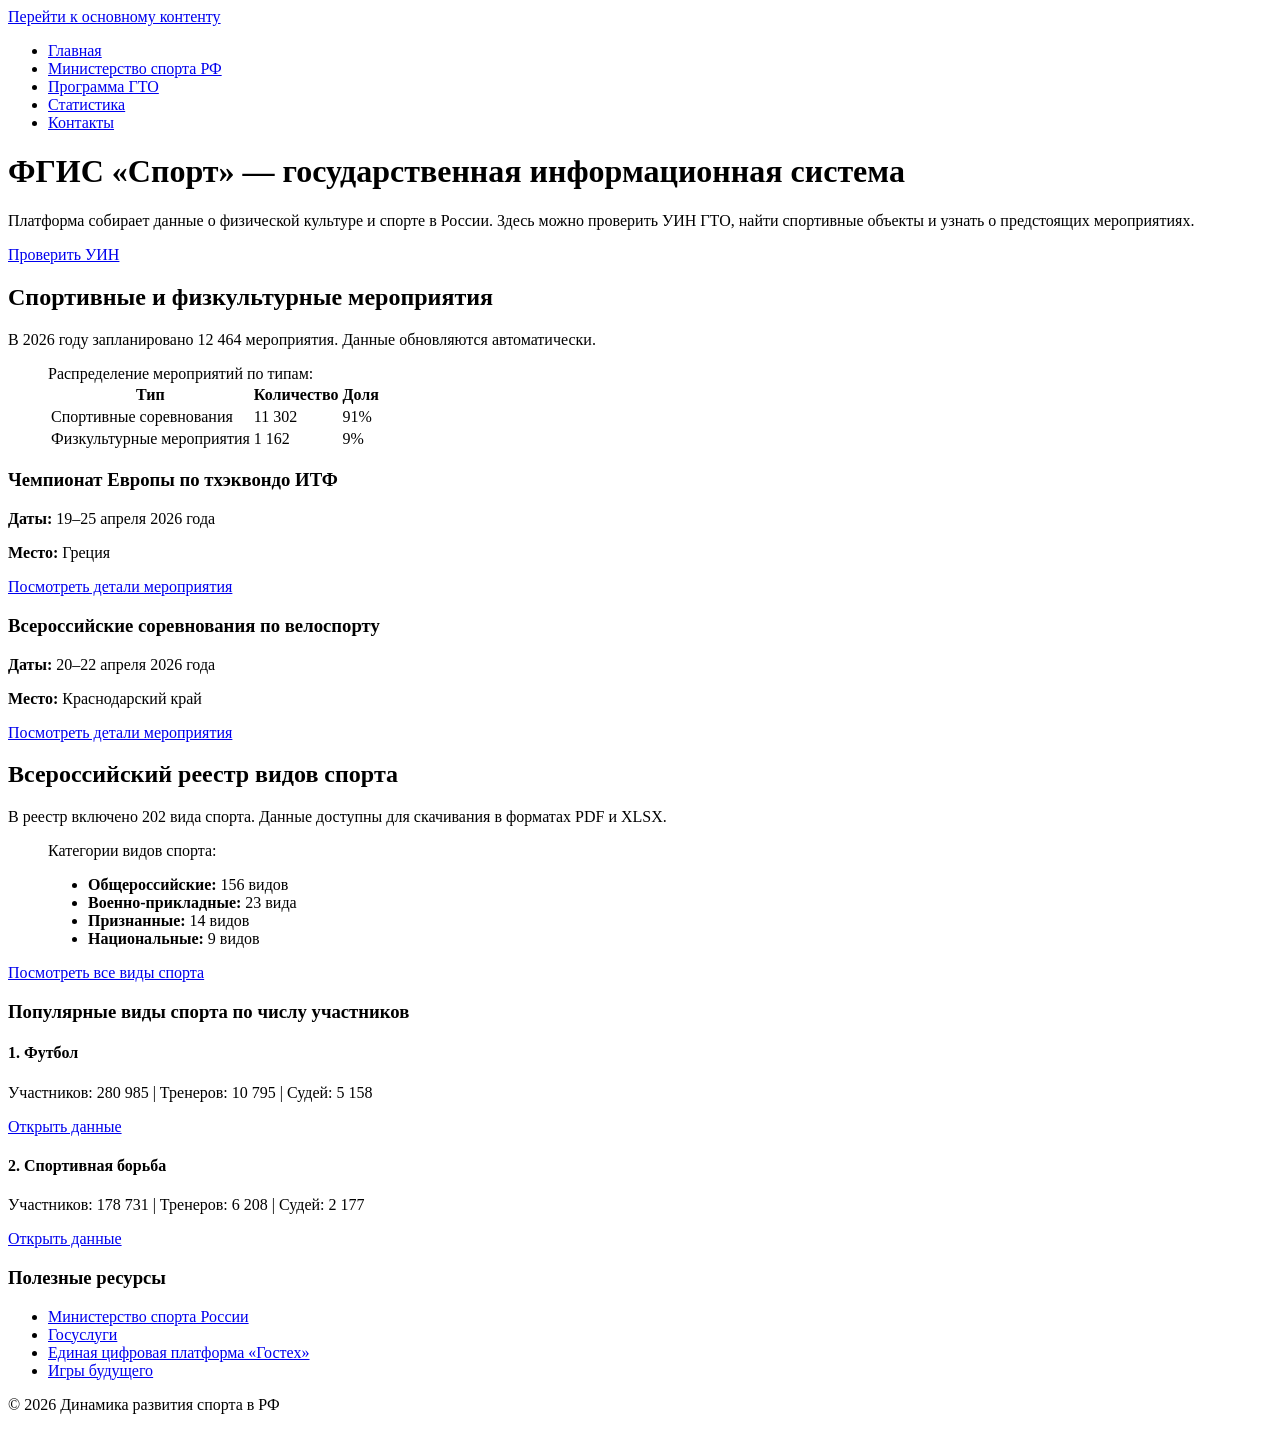
==== index.html @ 764f9273 "123" ====
<!DOCTYPE html>
<html lang="ru">
<head>
  <meta charset="UTF-8">
  <meta name="viewport" content="width=device-width, initial-scale=1.0">
  <meta name="description" content="Государственная информационная система физической культуры и спорта. Проверка УИН ГТО, календарь мероприятий и статистика.">
  <title>ФГИС «Спорт» — государственная информационная система</title>
  <!-- ... мета-теги ... -->
  <link rel="stylesheet" href="styles.css">
</head>
<body>

  <header>
    <a href="#main" class="skip-link">Перейти к основному контенту</a>
    <div class="container">
      <nav aria-label="Главная навигация" role="navigation">
        <ul class="flex-wrap">
          <li><a href="/" aria-current="page">Главная</a></li>
          <li><a href="https://minsport.gov.ru/">Министерство спорта РФ</a></li>
          <li><a href="https://gto.ru/">Программа ГТО</a></li>
          <li><a href="/stat">Статистика</a></li>
          <li><a href="/contacts">Контакты</a></li>
        </ul>
      </nav>
    </div>
  </header>

  <main id="main" role="main" class="container">
    <h1>ФГИС «Спорт» — государственная информационная система</h1>
    <p>Платформа собирает данные о физической культуре и спорте в России. Здесь можно проверить УИН ГТО, найти спортивные объекты и узнать о предстоящих мероприятиях.</p>
    
    <a href="/uin-check" class="btn-primary" role="button" aria-label="Перейти к проверке УИН участника ГТО">Проверить УИН</a>

    <!-- Секция 1: Мероприятия -->
    <section aria-labelledby="events-heading">
      <h2 id="events-heading">Спортивные и физкультурные мероприятия</h2>
      <p>В 2026 году запланировано 12 464 мероприятия. Данные обновляются автоматически.</p>
      
      <div aria-live="polite" role="status" class="card">
        <figure>
          <figcaption>Распределение мероприятий по типам:</figcaption>
          <table aria-describedby="events-heading">
            <thead>
              <tr>
                <th scope="col">Тип</th>
                <th scope="col">Количество</th>
                <th scope="col">Доля</th>
              </tr>
            </thead>
            <tbody>
              <tr><td>Спортивные соревнования</td><td>11 302</td><td>91%</td></tr>
              <tr><td>Физкультурные мероприятия</td><td>1 162</td><td>9%</td></tr>
            </tbody>
          </table>
        </figure>
      </div>

      <article class="card" role="article" tabindex="0">
        <h3>Чемпионат Европы по тхэквондо ИТФ</h3>
        <p><strong>Даты:</strong> 19–25 апреля 2026 года</p>
        <p><strong>Место:</strong> Греция</p>
        <a href="/events/taekwondo" aria-label="Подробности о Чемпионате Европы по тхэквондо ИТФ">Посмотреть детали мероприятия</a>
      </article>

      <article class="card" role="article" tabindex="0">
        <h3>Всероссийские соревнования по велоспорту</h3>
        <p><strong>Даты:</strong> 20–22 апреля 2026 года</p>
        <p><strong>Место:</strong> Краснодарский край</p>
        <a href="/events/cycling" aria-label="Подробности о Всероссийских соревнованиях по велоспорту">Посмотреть детали мероприятия</a>
      </article>
    </section>

    <!-- Секция 2: Реестр видов спорта -->
    <section aria-labelledby="sports-heading">
      <h2 id="sports-heading">Всероссийский реестр видов спорта</h2>
      <p>В реестр включено 202 вида спорта. Данные доступны для скачивания в форматах PDF и XLSX.</p>
      
      <div aria-live="polite" class="card">
        <figure>
          <figcaption>Категории видов спорта:</figcaption>
          <ul class="stats">
            <li><strong>Общероссийские:</strong> 156 видов</li>
            <li><strong>Военно-прикладные:</strong> 23 вида</li>
            <li><strong>Признанные:</strong> 14 видов</li>
            <li><strong>Национальные:</strong> 9 видов</li>
          </ul>
        </figure>
        <a href="/sports" aria-label="Открыть полный список видов спорта">Посмотреть все виды спорта</a>
      </div>
    </section>

    <!-- Секция 3: Популярность -->
    <section aria-labelledby="popular-heading">
      <h3 id="popular-heading">Популярные виды спорта по числу участников</h3>
      <div class="grid-2">
        <article class="card" role="article" tabindex="0">
          <h4>1. Футбол</h4>
          <p>Участников: 280 985 | Тренеров: 10 795 | Судей: 5 158</p>
          <a href="/sports/football" aria-label="Подробная статистика по футболу">Открыть данные</a>
        </article>
        <article class="card" role="article" tabindex="0">
          <h4>2. Спортивная борьба</h4>
          <p>Участников: 178 731 | Тренеров: 6 208 | Судей: 2 177</p>
          <a href="/sports/wrestling" aria-label="Подробная статистика по спортивной борьбе">Открыть данные</a>
        </article>
      </div>
    </section>

    <!-- Секция 4: Ресурсы -->
    <section aria-labelledby="resources-heading">
      <h3 id="resources-heading">Полезные ресурсы</h3>
      <ul class="flex-wrap">
        <li class="card"><a href="https://minsport.gov.ru/" aria-label="Перейти на сайт Министерства спорта России">Министерство спорта России</a></li>
        <li class="card"><a href="https://gosuslugi.ru/" aria-label="Перейти на портал Государственных услуг">Госуслуги</a></li>
        <li class="card"><a href="https://platform.gov.ru/" aria-label="Перейти на платформу Гостех">Единая цифровая платформа «Гостех»</a></li>
        <li class="card"><a href="https://gofuture.games/" aria-label="Перейти на сайт Игр будущего">Игры будущего</a></li>
      </ul>
    </section>
  </main>

  <footer role="contentinfo">
    <p>© 2026 Динамика развития спорта в РФ</p>
  </footer>

  <!-- Уведомления для скринридеров -->
  <div id="live-region" aria-live="polite" role="status" class="sr-only"></div>

  <!-- defer гарантирует выполнение после парсинга DOM без блокировки рендера -->
  <script src="script.js" defer></script>
</body>
</html>
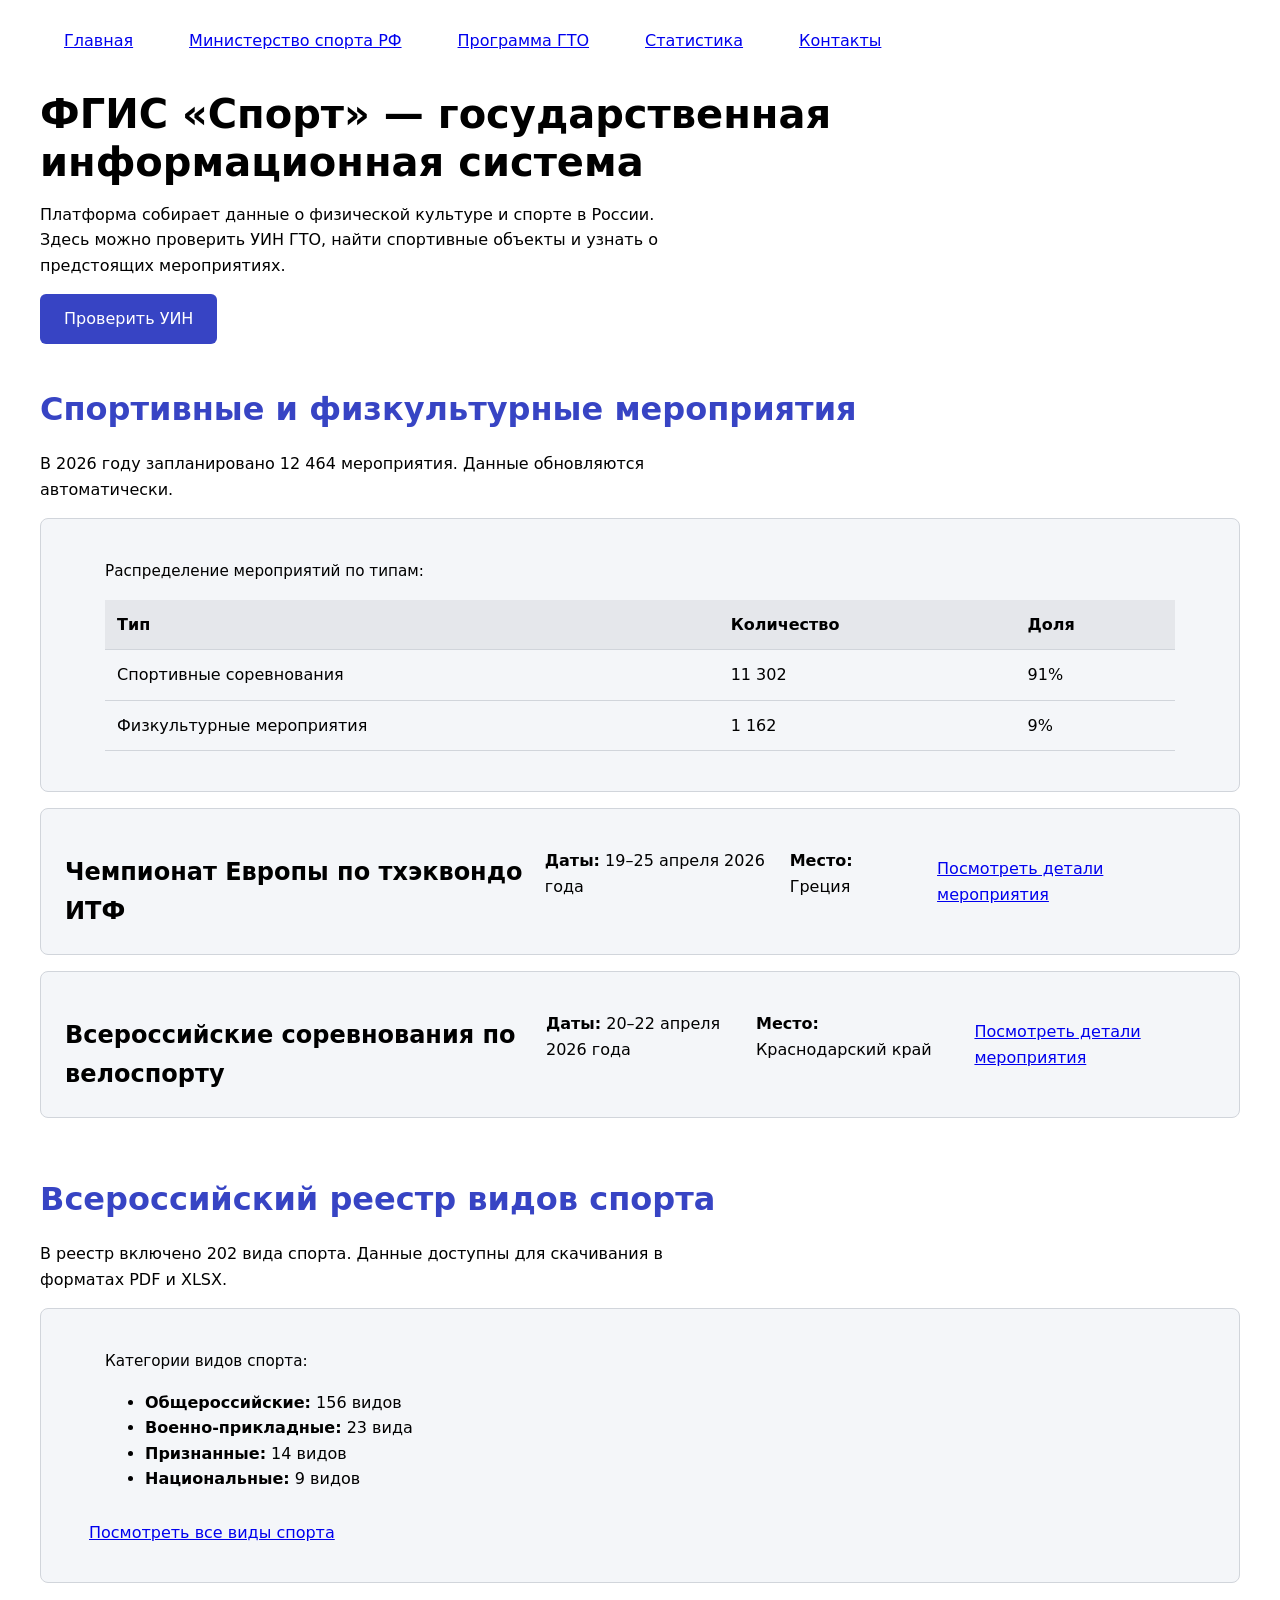
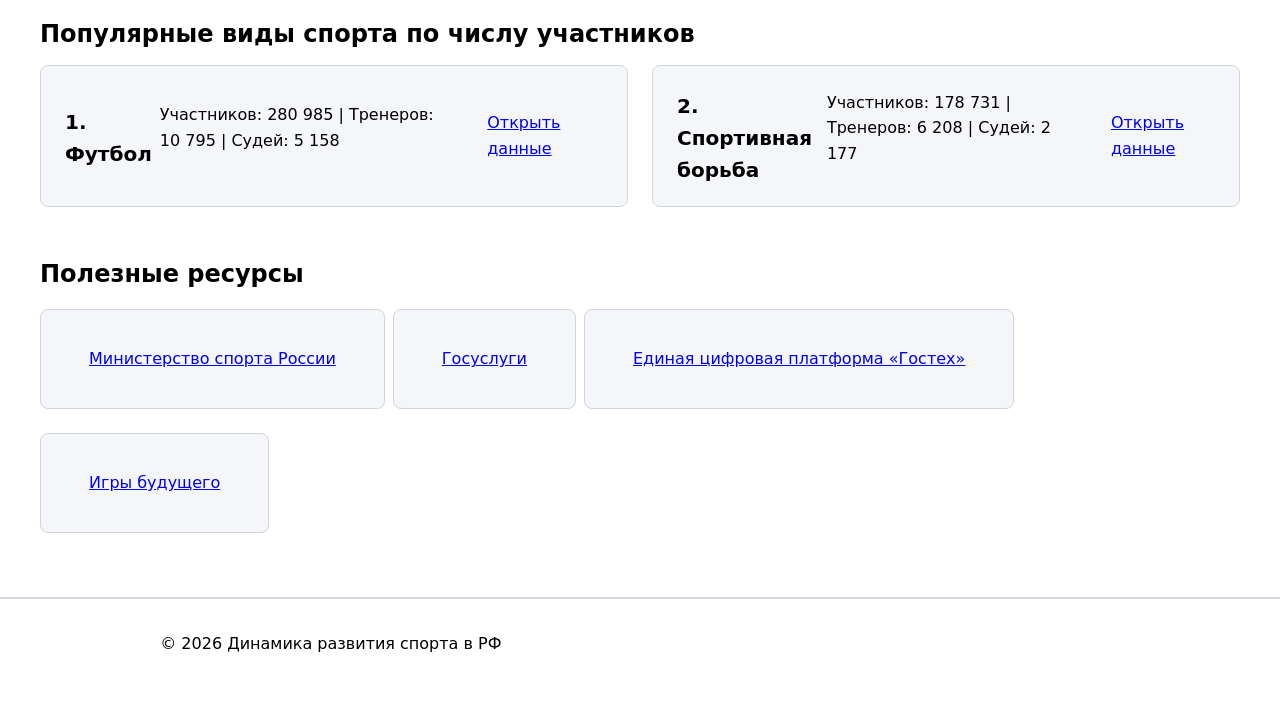
==== commit cda7ba12: "1" ====
--- a/index.html
+++ b/index.html
@@ -6,7 +6,7 @@
   <meta name="description" content="Государственная информационная система физической культуры и спорта. Проверка УИН ГТО, календарь мероприятий и статистика.">
   <title>ФГИС «Спорт» — государственная информационная система</title>
   <!-- ... мета-теги ... -->
-  <link rel="stylesheet" href="styles.css">
+  <link rel="stylesheet" href="css/styles.css">
 </head>
 <body>
 
@@ -126,6 +126,6 @@
   <div id="live-region" aria-live="polite" role="status" class="sr-only"></div>
 
   <!-- defer гарантирует выполнение после парсинга DOM без блокировки рендера -->
-  <script src="script.js" defer></script>
+  <script src="js/main.js" defer></script>
 </body>
 </html>
--- a/css/styles.css
+++ b/css/styles.css
@@ -0,0 +1,115 @@
+/* === ПЕРЕМЕННЫЕ И БАЗА === */
+:root {
+  --bg: #FFFFFF;
+  --text-main: #000000;       /* 21:1 на белом (WCAG AAA) */
+  --primary: #3744C4;         /* 7.8:1 на белом (WCAG AA/AAA) */
+  --focus: #3744C4;
+  --focus-offset: 3px;
+  --surface: #F4F6F9;
+  --border: #D1D5DB;
+}
+
+/* Принудительная высокая контрастность (Windows High Contrast Mode) */
+@media (forced-colors: active) {
+  :root {
+    --bg: Canvas;
+    --text-main: CanvasText;
+    --primary: LinkText;
+  }
+  .card, button, a, input, select { border: 2px solid ButtonText; }
+}
+
+body {
+  font-family: system-ui, -apple-system, "Segoe UI", Roboto, Arial, sans-serif;
+  line-height: 1.6;
+  color: var(--text-main);
+  background: var(--bg);
+  margin: 0;
+  padding: 0;
+}
+
+/* === SKIP LINK (ГОСТ Р 52872-2019, п. 2.4.1) === */
+.skip-link {
+  position: absolute;
+  top: -50px;
+  left: 0;
+  background: var(--primary);
+  color: #fff;
+  padding: 12px 24px;
+  z-index: 9999;
+  font-weight: 600;
+  text-decoration: none;
+  transition: top 0.2s ease;
+}
+.skip-link:focus { top: 0; }
+
+/* === ВИДИМЫЙ ФОКУС (WCAG 2.4.7) === */
+:focus-visible {
+  outline: var(--focus-offset) solid var(--focus);
+  outline-offset: 2px;
+  box-shadow: 0 0 0 4px rgba(55, 68, 196, 0.2);
+}
+/* Убираем outline у мышиных кликов, оставляем только клавиатуру */
+:focus:not(:focus-visible) { outline: none; }
+
+/* === ТИПОГРАФИКА И ИЕРАРХИЯ (ПЯ, ГОСТ) === */
+.container { max-width: 1200px; margin: 0 auto; padding: 0 1rem; }
+h1 { font-size: clamp(1.75rem, 4vw, 2.5rem); margin: 1.5rem 0 1rem; line-height: 1.2; }
+h2 { font-size: clamp(1.5rem, 3.5vw, 2rem); margin: 2.5rem 0 1rem; color: var(--primary); }
+h3 { font-size: clamp(1.25rem, 3vw, 1.5rem); margin: 2rem 0 0.75rem; }
+h4 { font-size: 1.25rem; margin: 0.75rem 0 0.5rem; }
+p { margin: 0 0 1rem; max-width: 65ch; }
+
+/* === СЕТКА И КАРТОЧКИ === */
+.grid-2 { display: grid; gap: 1.5rem; grid-template-columns: repeat(auto-fit, minmax(300px, 1fr)); }
+.card {
+  background: var(--surface);
+  padding: 1.5rem;
+  border-radius: 8px;
+  border: 1px solid var(--border);
+  margin-bottom: 1rem;
+}
+.card:hover { border-color: var(--primary); }
+
+/* === ИНТЕРАКТИВНЫЕ ЭЛЕМЕНТЫ (Touch Target ≥44×44px, WCAG 2.5.5) === */
+a, button, [role="button"], input, select, summary, [tabindex="0"] {
+  min-height: 44px;
+  min-width: 44px;
+  padding: 0.75rem 1.5rem;
+  display: inline-flex;
+  align-items: center;
+  gap: 0.5rem;
+  box-sizing: border-box;
+}
+.btn-primary {
+  background: var(--primary);
+  color: #fff;
+  border: none;
+  border-radius: 6px;
+  font-weight: 500;
+  text-decoration: none;
+  cursor: pointer;
+}
+.btn-primary:hover { background: #2D37A8; }
+.btn-primary:focus-visible { background: var(--primary); outline-color: #fff; }
+
+/* === ТАБЛИЦЫ И ФИГУРЫ (ГОСТ Р 52872-2019, п. 1.3.1) === */
+table { width: 100%; border-collapse: collapse; margin: 1rem 0; }
+th, td { padding: 0.75rem; text-align: left; border-bottom: 1px solid var(--border); }
+th { background: #E5E7EB; font-weight: 600; }
+figcaption { font-size: 0.95rem; margin-bottom: 0.5rem; font-weight: 500; }
+
+/* === УТИЛИТЫ === */
+.sr-only {
+  position: absolute; width: 1px; height: 1px; padding: 0; margin: -1px;
+  overflow: hidden; clip: rect(0, 0, 0, 0); white-space: nowrap; border: 0;
+}
+.flex-wrap { display: flex; flex-wrap: wrap; gap: 0.5rem; list-style: none; padding: 0; }
+footer { margin-top: 3rem; padding: 2rem 0; border-top: 2px solid var(--border); text-align: center; }
+
+/* === АДАПТИВНОСТЬ (Масштаб 200% без гориз. скролла, ГОСТ №102) === */
+@media (max-width: 768px) {
+  .grid-2 { grid-template-columns: 1fr; }
+  h1 { font-size: 1.75rem; }
+  .container { padding: 0 1.5rem; }
+}
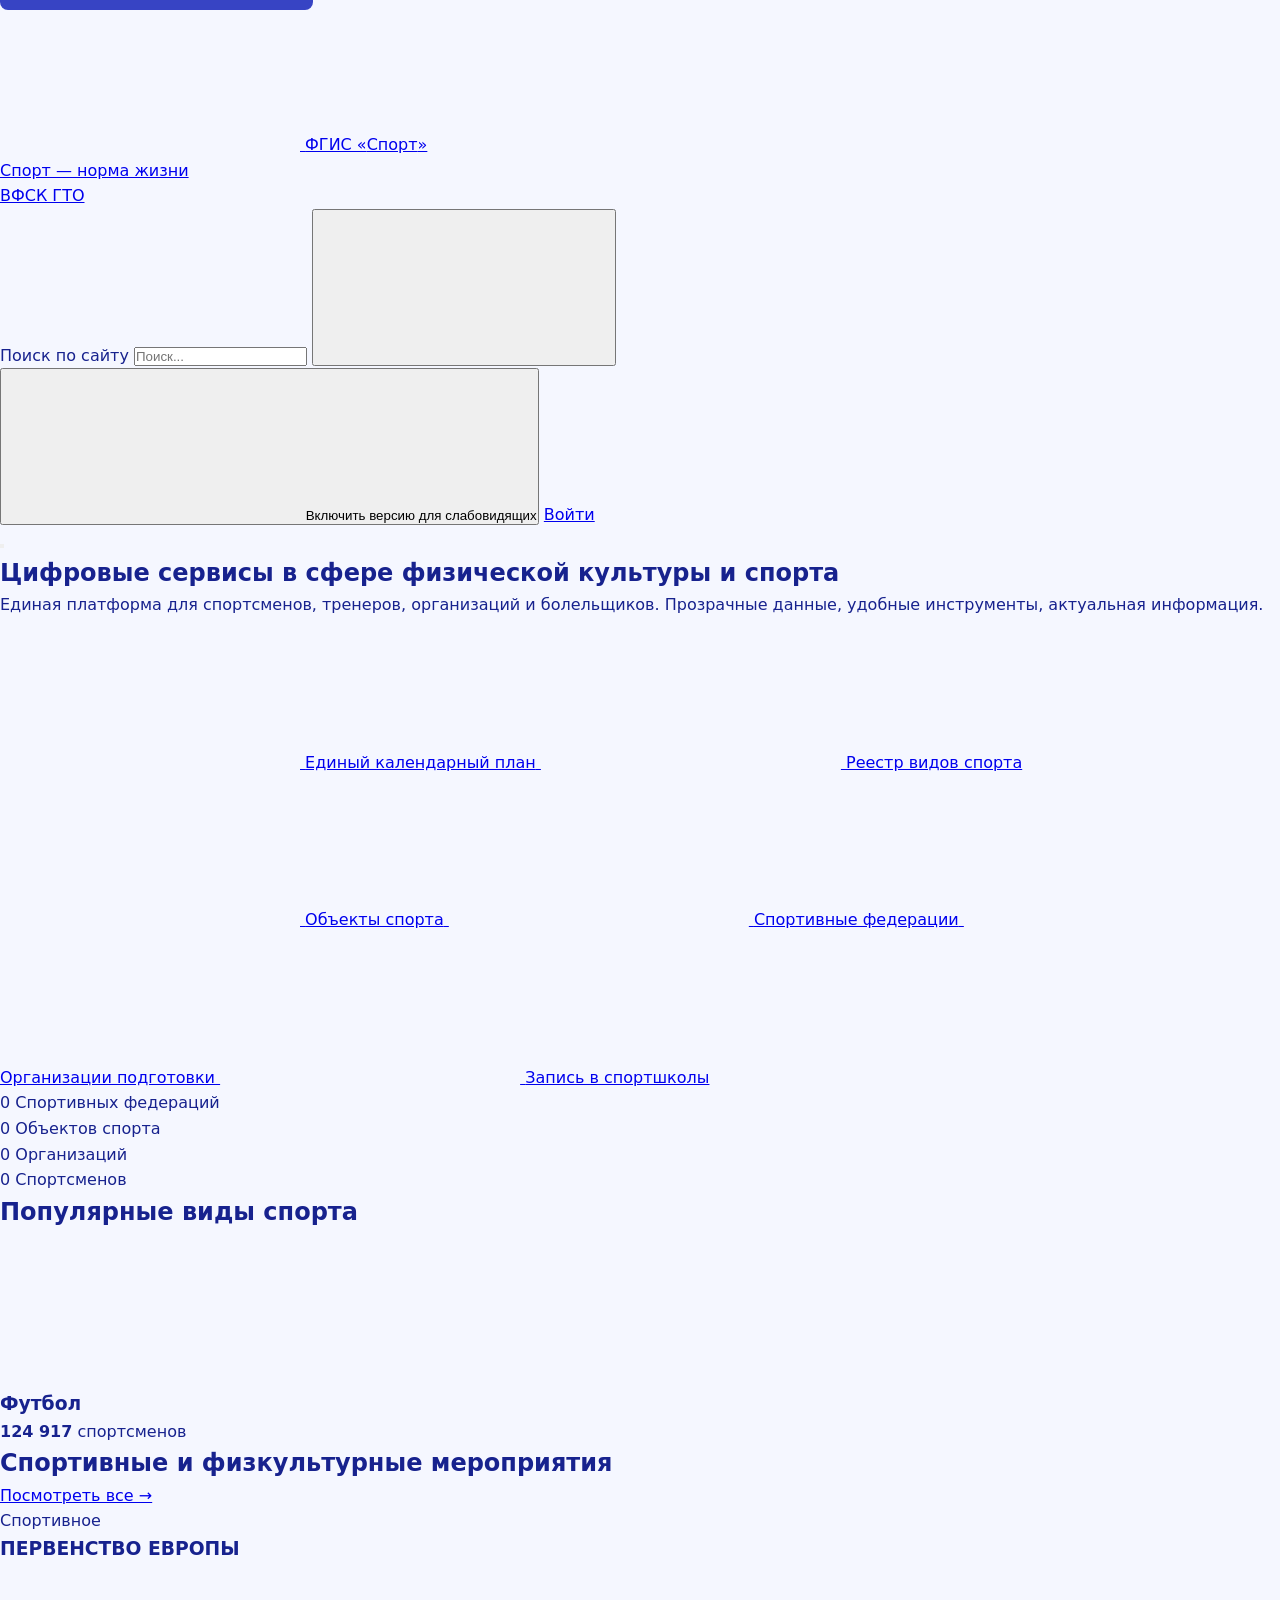
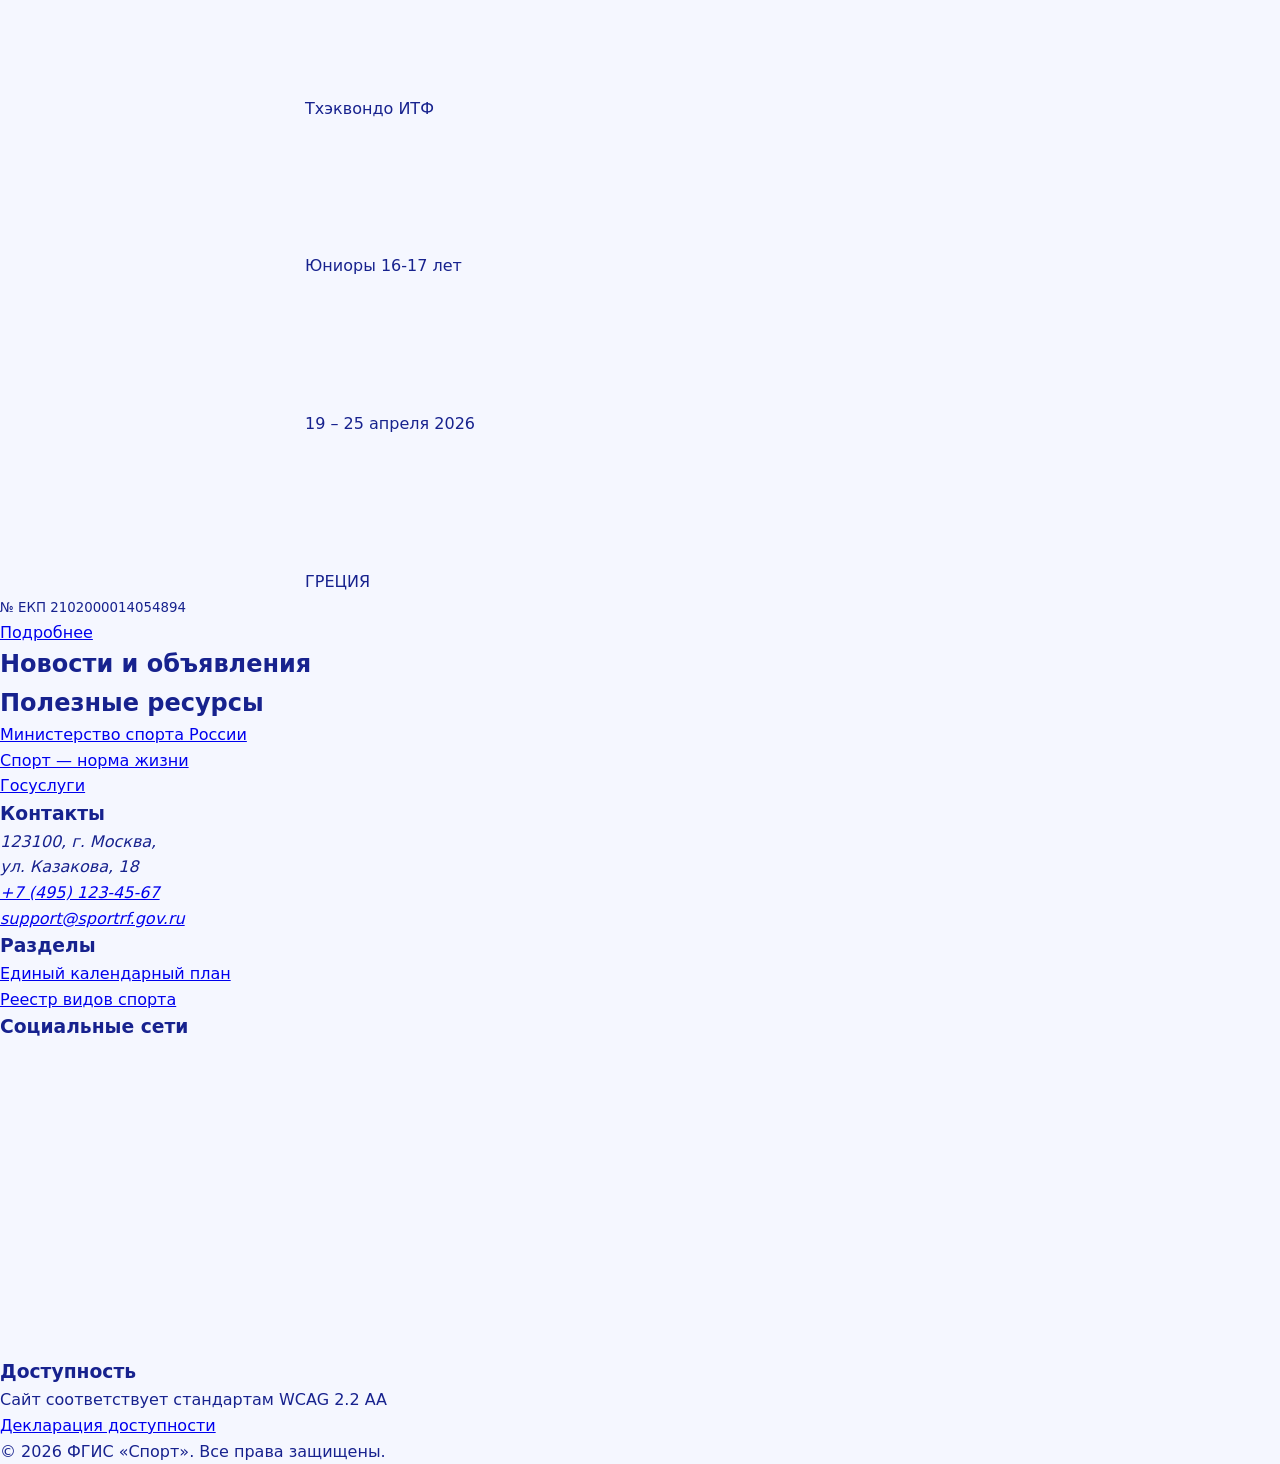
==== commit 2f92fc08: "1231412" ====
--- a/index.html
+++ b/index.html
@@ -1,131 +1,266 @@
 <!DOCTYPE html>
 <html lang="ru">
 <head>
-  <meta charset="UTF-8">
-  <meta name="viewport" content="width=device-width, initial-scale=1.0">
-  <meta name="description" content="Государственная информационная система физической культуры и спорта. Проверка УИН ГТО, календарь мероприятий и статистика.">
-  <title>ФГИС «Спорт» — государственная информационная система</title>
-  <!-- ... мета-теги ... -->
-  <link rel="stylesheet" href="css/styles.css">
+  <meta charset="UTF-8" />
+  <meta name="viewport" content="width=device-width, initial-scale=1.0" />
+  <meta name="description" content="ФГИС «Спорт» — цифровые сервисы в сфере физической культуры и спорта: календарь мероприятий, реестры, статистика" />
+  
+  <title>ФГИС «Спорт» — Цифровые сервисы в сфере физической культуры и спорта</title>
+  
+  <!-- Critical CSS inline for LCP optimization -->
+  <style>
+    :root{--color-primary:#3744C4;--color-accent:#FF7614;--color-bg:#F5F7FF;--color-text:#17228E;--color-text-muted:#6B7280;--color-success:#10B981;--color-error:#EF4444;--radius-card:12px;--radius-btn:8px;--radius-input:6px;--shadow-card:0 4px 6px rgba(0,0,0,0.05);--focus-ring:2px solid var(--color-primary);--font-stack:Inter,system-ui,-apple-system,Segoe UI,Roboto,Helvetica,Arial,sans-serif}
+    *,*::before,*::after{box-sizing:border-box;margin:0;padding:0}
+    html{scroll-behavior:smooth}
+    body{font-family:var(--font-stack);font-size:16px;line-height:1.6;color:var(--color-text);background:var(--color-bg);-webkit-font-smoothing:antialiased}
+    .skip-link{position:absolute;top:-40px;left:0;background:var(--color-primary);color:#fff;padding:12px 24px;z-index:1000;text-decoration:none;border-radius:0 0 var(--radius-btn) var(--radius-btn);transition:top .2s}
+    .skip-link:focus{top:0;outline:var(--focus-ring);outline-offset:2px}
+    @media(prefers-reduced-motion:reduce){*{animation:none!important;transition:none!important;scroll-behavior:auto!important}}
+  </style>
+  
+  <!-- Preload critical resources -->
+  <link rel="preload" href="assets/css/main.css" as="style" />
+  <link rel="stylesheet" href="assets/css/main.css" />
+  <link rel="stylesheet" href="assets/css/a11y.css" />
 </head>
 <body>
-
-  <header>
-    <a href="#main" class="skip-link">Перейти к основному контенту</a>
+  <!-- 🔗 Skip link для навигации с клавиатуры -->
+  <a href="#main-content" class="skip-link">Перейти к основному контенту</a>
+
+  <!-- 🧭 HEADER -->
+  <header class="site-header" role="banner">
+    <div class="container header-inner">
+      <a href="https://minsport.gov.ru" class="header-logo" aria-label="Министерство спорта России, открыть в новой вкладке" target="_blank" rel="noopener">
+        <svg class="logo-icon" aria-hidden="true" focusable="false">
+          <use href="assets/img/sprites.svg#minsport-logo"></use>
+        </svg>
+      </a>
+      
+      <a href="/" class="site-title" aria-label="ФГИС Спорт — на главную">
+        ФГИС «<span class="accent">Спорт</span>»
+      </a>
+
+      <nav class="header-nav" aria-label="Основная навигация">
+        <ul class="nav-list" role="menubar">
+          <li role="none"><a href="/sport-norm" role="menuitem">Спорт — норма жизни</a></li>
+          <li role="none"><a href="/gto" role="menuitem">ВФСК ГТО</a></li>
+        </ul>
+      </nav>
+
+      <div class="header-actions">
+        <!-- 🔍 Поиск с label для screen readers -->
+        <form class="search-form" role="search" action="/search" method="get">
+          <label for="site-search" class="visually-hidden">Поиск по сайту</label>
+          <input 
+            type="search" 
+            id="site-search" 
+            name="q" 
+            placeholder="Поиск..." 
+            aria-label="Поиск по сайту"
+            autocomplete="off"
+            class="search-input"
+          />
+          <button type="submit" class="search-btn" aria-label="Найти">
+            <svg aria-hidden="true" focusable="false"><use href="assets/img/sprites.svg#icon-search"></use></svg>
+          </button>
+        </form>
+
+        <!-- 👁️ Версия для слабовидящих -->
+        <button 
+          type="button" 
+          class="a11y-toggle" 
+          aria-pressed="false"
+          aria-label="Версия для слабовидящих"
+          data-a11y-toggle
+        >
+          <svg aria-hidden="true"><use href="assets/img/sprites.svg#icon-eye"></use></svg>
+          <span class="visually-hidden">Включить версию для слабовидящих</span>
+        </button>
+
+        <!-- 🔐 Вход в ЛК -->
+        <a href="/login" class="btn btn-primary btn-sm">Войти</a>
+      </div>
+
+      <!-- 📱 Mobile menu toggle -->
+      <button 
+        class="mobile-menu-toggle" 
+        aria-expanded="false" 
+        aria-controls="mobile-menu"
+        aria-label="Открыть меню"
+      >
+        <span class="hamburger"></span>
+      </button>
+    </div>
+  </header>
+
+  <!-- 🎯 HERO SECTION -->
+  <section class="hero" aria-labelledby="hero-title">
     <div class="container">
-      <nav aria-label="Главная навигация" role="navigation">
-        <ul class="flex-wrap">
-          <li><a href="/" aria-current="page">Главная</a></li>
-          <li><a href="https://minsport.gov.ru/">Министерство спорта РФ</a></li>
-          <li><a href="https://gto.ru/">Программа ГТО</a></li>
-          <li><a href="/stat">Статистика</a></li>
-          <li><a href="/contacts">Контакты</a></li>
-        </ul>
-      </nav>
-    </div>
-  </header>
-
-  <main id="main" role="main" class="container">
-    <h1>ФГИС «Спорт» — государственная информационная система</h1>
-    <p>Платформа собирает данные о физической культуре и спорте в России. Здесь можно проверить УИН ГТО, найти спортивные объекты и узнать о предстоящих мероприятиях.</p>
+      <h1 id="hero-title" class="hero-title">
+        Цифровые сервисы в сфере физической культуры и спорта
+      </h1>
+      <p class="hero-subtitle">
+        Единая платформа для спортсменов, тренеров, организаций и болельщиков. 
+        Прозрачные данные, удобные инструменты, актуальная информация.
+      </p>
+
+      <!-- ⚡ Быстрые ссылки (карточки) -->
+      <div class="quick-links" role="list">
+        <a href="/ekp" class="quick-link-card" role="listitem">
+          <svg class="quick-link-icon" aria-hidden="true"><use href="assets/img/sprites.svg#icon-calendar"></use></svg>
+          <span class="quick-link-text">Единый календарный план</span>
+        </a>
+        <a href="/reestr-vidov" class="quick-link-card" role="listitem">
+          <svg class="quick-link-icon" aria-hidden="true"><use href="assets/img/sprites.svg#icon-sport"></use></svg>
+          <span class="quick-link-text">Реестр видов спорта</span>
+        </a>
+        <a href="/objekty" class="quick-link-card" role="listitem">
+          <svg class="quick-link-icon" aria-hidden="true"><use href="assets/img/sprites.svg#icon-building"></use></svg>
+          <span class="quick-link-text">Объекты спорта</span>
+        </a>
+        <a href="/federacii" class="quick-link-card" role="listitem">
+          <svg class="quick-link-icon" aria-hidden="true"><use href="assets/img/sprites.svg#icon-people"></use></svg>
+          <span class="quick-link-text">Спортивные федерации</span>
+        </a>
+        <a href="/org-podgotovki" class="quick-link-card" role="listitem">
+          <svg class="quick-link-icon" aria-hidden="true"><use href="assets/img/sprites.svg#icon-school"></use></svg>
+          <span class="quick-link-text">Организации подготовки</span>
+        </a>
+        <a href="/zapis-school" class="quick-link-card" role="listitem">
+          <svg class="quick-link-icon" aria-hidden="true"><use href="assets/img/sprites.svg#icon-register"></use></svg>
+          <span class="quick-link-text">Запись в спортшколы</span>
+        </a>
+      </div>
+
+      <!-- 📊 Анимированная статистика -->
+      <div class="stats-grid" aria-label="Статистика платформы">
+        <div class="stat-card">
+          <span class="stat-number" data-count="4512" aria-live="polite">0</span>
+          <span class="stat-label">Спортивных федераций</span>
+        </div>
+        <div class="stat-card">
+          <span class="stat-number" data-count="7227" aria-live="polite">0</span>
+          <span class="stat-label">Объектов спорта</span>
+        </div>
+        <div class="stat-card">
+          <span class="stat-number" data-count="5386" aria-live="polite">0</span>
+          <span class="stat-label">Организаций</span>
+        </div>
+        <div class="stat-card">
+          <span class="stat-number" data-count="2869317" aria-live="polite">0</span>
+          <span class="stat-label">Спортсменов</span>
+        </div>
+      </div>
+    </div>
+  </section>
+
+  <!-- 📦 MAIN CONTENT -->
+  <main id="main-content" class="main-content" role="main" tabindex="-1">
     
-    <a href="/uin-check" class="btn-primary" role="button" aria-label="Перейти к проверке УИН участника ГТО">Проверить УИН</a>
-
-    <!-- Секция 1: Мероприятия -->
-    <section aria-labelledby="events-heading">
-      <h2 id="events-heading">Спортивные и физкультурные мероприятия</h2>
-      <p>В 2026 году запланировано 12 464 мероприятия. Данные обновляются автоматически.</p>
-      
-      <div aria-live="polite" role="status" class="card">
-        <figure>
-          <figcaption>Распределение мероприятий по типам:</figcaption>
-          <table aria-describedby="events-heading">
-            <thead>
-              <tr>
-                <th scope="col">Тип</th>
-                <th scope="col">Количество</th>
-                <th scope="col">Доля</th>
-              </tr>
-            </thead>
-            <tbody>
-              <tr><td>Спортивные соревнования</td><td>11 302</td><td>91%</td></tr>
-              <tr><td>Физкультурные мероприятия</td><td>1 162</td><td>9%</td></tr>
-            </tbody>
-          </table>
-        </figure>
-      </div>
-
-      <article class="card" role="article" tabindex="0">
-        <h3>Чемпионат Европы по тхэквондо ИТФ</h3>
-        <p><strong>Даты:</strong> 19–25 апреля 2026 года</p>
-        <p><strong>Место:</strong> Греция</p>
-        <a href="/events/taekwondo" aria-label="Подробности о Чемпионате Европы по тхэквондо ИТФ">Посмотреть детали мероприятия</a>
-      </article>
-
-      <article class="card" role="article" tabindex="0">
-        <h3>Всероссийские соревнования по велоспорту</h3>
-        <p><strong>Даты:</strong> 20–22 апреля 2026 года</p>
-        <p><strong>Место:</strong> Краснодарский край</p>
-        <a href="/events/cycling" aria-label="Подробности о Всероссийских соревнованиях по велоспорту">Посмотреть детали мероприятия</a>
-      </article>
-    </section>
-
-    <!-- Секция 2: Реестр видов спорта -->
-    <section aria-labelledby="sports-heading">
-      <h2 id="sports-heading">Всероссийский реестр видов спорта</h2>
-      <p>В реестр включено 202 вида спорта. Данные доступны для скачивания в форматах PDF и XLSX.</p>
-      
-      <div aria-live="polite" class="card">
-        <figure>
-          <figcaption>Категории видов спорта:</figcaption>
-          <ul class="stats">
-            <li><strong>Общероссийские:</strong> 156 видов</li>
-            <li><strong>Военно-прикладные:</strong> 23 вида</li>
-            <li><strong>Признанные:</strong> 14 видов</li>
-            <li><strong>Национальные:</strong> 9 видов</li>
-          </ul>
-        </figure>
-        <a href="/sports" aria-label="Открыть полный список видов спорта">Посмотреть все виды спорта</a>
-      </div>
-    </section>
-
-    <!-- Секция 3: Популярность -->
-    <section aria-labelledby="popular-heading">
-      <h3 id="popular-heading">Популярные виды спорта по числу участников</h3>
-      <div class="grid-2">
-        <article class="card" role="article" tabindex="0">
-          <h4>1. Футбол</h4>
-          <p>Участников: 280 985 | Тренеров: 10 795 | Судей: 5 158</p>
-          <a href="/sports/football" aria-label="Подробная статистика по футболу">Открыть данные</a>
-        </article>
-        <article class="card" role="article" tabindex="0">
-          <h4>2. Спортивная борьба</h4>
-          <p>Участников: 178 731 | Тренеров: 6 208 | Судей: 2 177</p>
-          <a href="/sports/wrestling" aria-label="Подробная статистика по спортивной борьбе">Открыть данные</a>
-        </article>
-      </div>
-    </section>
-
-    <!-- Секция 4: Ресурсы -->
-    <section aria-labelledby="resources-heading">
-      <h3 id="resources-heading">Полезные ресурсы</h3>
-      <ul class="flex-wrap">
-        <li class="card"><a href="https://minsport.gov.ru/" aria-label="Перейти на сайт Министерства спорта России">Министерство спорта России</a></li>
-        <li class="card"><a href="https://gosuslugi.ru/" aria-label="Перейти на портал Государственных услуг">Госуслуги</a></li>
-        <li class="card"><a href="https://platform.gov.ru/" aria-label="Перейти на платформу Гостех">Единая цифровая платформа «Гостех»</a></li>
-        <li class="card"><a href="https://gofuture.games/" aria-label="Перейти на сайт Игр будущего">Игры будущего</a></li>
-      </ul>
-    </section>
+    <!-- 🔥 Популярные виды спорта -->
+    <section class="section" aria-labelledby="popular-sports-title">
+      <div class="container">
+        <h2 id="popular-sports-title">Популярные виды спорта</h2>
+        <div class="sports-grid">
+          <article class="sport-card">
+            <svg class="sport-icon" aria-hidden="true"><use href="assets/img/sprites.svg#icon-football"></use></svg>
+            <h3 class="sport-name">Футбол</h3>
+            <p class="sport-stat"><strong>124 917</strong> спортсменов</p>
+          </article>
+          <!-- ... остальные карточки ... -->
+        </div>
+      </div>
+    </section>
+
+    <!-- 📅 Мероприятия -->
+    <section class="section" aria-labelledby="events-title">
+      <div class="container">
+        <h2 id="events-title">Спортивные и физкультурные мероприятия</h2>
+        <a href="/ekp" class="view-all-link">Посмотреть все →</a>
+        <div class="events-list" role="list">
+          <!-- Карточка мероприятия (пример) -->
+          <article class="event-card" role="listitem">
+            <span class="event-badge event-badge--sport" aria-label="Тип: спортивное мероприятие">Спортивное</span>
+            <h3 class="event-title">ПЕРВЕНСТВО ЕВРОПЫ</h3>
+            <div class="event-meta">
+              <p><svg aria-hidden="true"><use href="assets/img/sprites.svg#icon-sport"></use></svg> Тхэквондо ИТФ</p>
+              <p><svg aria-hidden="true"><use href="assets/img/sprites.svg#icon-age"></use></svg> Юниоры 16-17 лет</p>
+              <p><svg aria-hidden="true"><use href="assets/img/sprites.svg#icon-date"></use></svg> 19 – 25 апреля 2026</p>
+              <p><svg aria-hidden="true"><use href="assets/img/sprites.svg#icon-location"></use></svg> ГРЕЦИЯ</p>
+              <p class="event-ekp"><small>№ ЕКП 2102000014054894</small></p>
+            </div>
+            <a href="/ekp/2102000014054894" class="btn btn-outline">Подробнее</a>
+          </article>
+          <!-- ... остальные мероприятия ... -->
+        </div>
+      </div>
+    </section>
+
+    <!-- 📰 Новости -->
+    <section class="section" aria-labelledby="news-title">
+      <div class="container">
+        <h2 id="news-title">Новости и объявления</h2>
+        <div class="news-list">
+          <!-- Новости с правильным time и article -->
+        </div>
+      </div>
+    </section>
+
+    <!-- 🔗 Полезные ресурсы -->
+    <section class="section" aria-labelledby="resources-title">
+      <div class="container">
+        <h2 id="resources-title">Полезные ресурсы</h2>
+        <ul class="resources-list">
+          <li><a href="https://minsport.gov.ru">Министерство спорта России</a></li>
+          <li><a href="https://sport-norm.ru">Спорт — норма жизни</a></li>
+          <li><a href="https://gosuslugi.ru">Госуслуги</a></li>
+          <!-- ... остальные ... -->
+        </ul>
+      </div>
+    </section>
+
   </main>
 
-  <footer role="contentinfo">
-    <p>© 2026 Динамика развития спорта в РФ</p>
+  <!-- 🦶 FOOTER -->
+  <footer class="site-footer" role="contentinfo">
+    <div class="container footer-grid">
+      <div class="footer-col">
+        <h3>Контакты</h3>
+        <address>
+          <p>123100, г. Москва,<br>ул. Казакова, 18</p>
+          <p><a href="tel:+74951234567">+7 (495) 123-45-67</a></p>
+          <p><a href="mailto:support@sportrf.gov.ru">support@sportrf.gov.ru</a></p>
+        </address>
+      </div>
+      <div class="footer-col">
+        <h3>Разделы</h3>
+        <ul class="footer-links">
+          <li><a href="/ekp">Единый календарный план</a></li>
+          <li><a href="/reestr-vidov">Реестр видов спорта</a></li>
+          <!-- ... -->
+        </ul>
+      </div>
+      <div class="footer-col">
+        <h3>Социальные сети</h3>
+        <ul class="social-links">
+          <li><a href="#" aria-label="ВКонтакте"><svg><use href="assets/img/sprites.svg#icon-vk"></use></svg></a></li>
+          <li><a href="#" aria-label="Telegram"><svg><use href="assets/img/sprites.svg#icon-tg"></use></svg></a></li>
+        </ul>
+      </div>
+      <div class="footer-col">
+        <h3>Доступность</h3>
+        <p>Сайт соответствует стандартам WCAG 2.2 AA</p>
+        <a href="/a11y-statement" class="footer-link">Декларация доступности</a>
+      </div>
+    </div>
+    <div class="footer-bottom">
+      <p>&copy; 2026 ФГИС «Спорт». Все права защищены.</p>
+    </div>
   </footer>
 
-  <!-- Уведомления для скринридеров -->
-  <div id="live-region" aria-live="polite" role="status" class="sr-only"></div>
-
-  <!-- defer гарантирует выполнение после парсинга DOM без блокировки рендера -->
-  <script src="js/main.js" defer></script>
+  <!-- Scripts -->
+  <script src="assets/js/utils.js" defer></script>
+  <script src="assets/js/a11y.js" defer></script>
+  <script src="assets/js/main.js" defer></script>
 </body>
 </html>
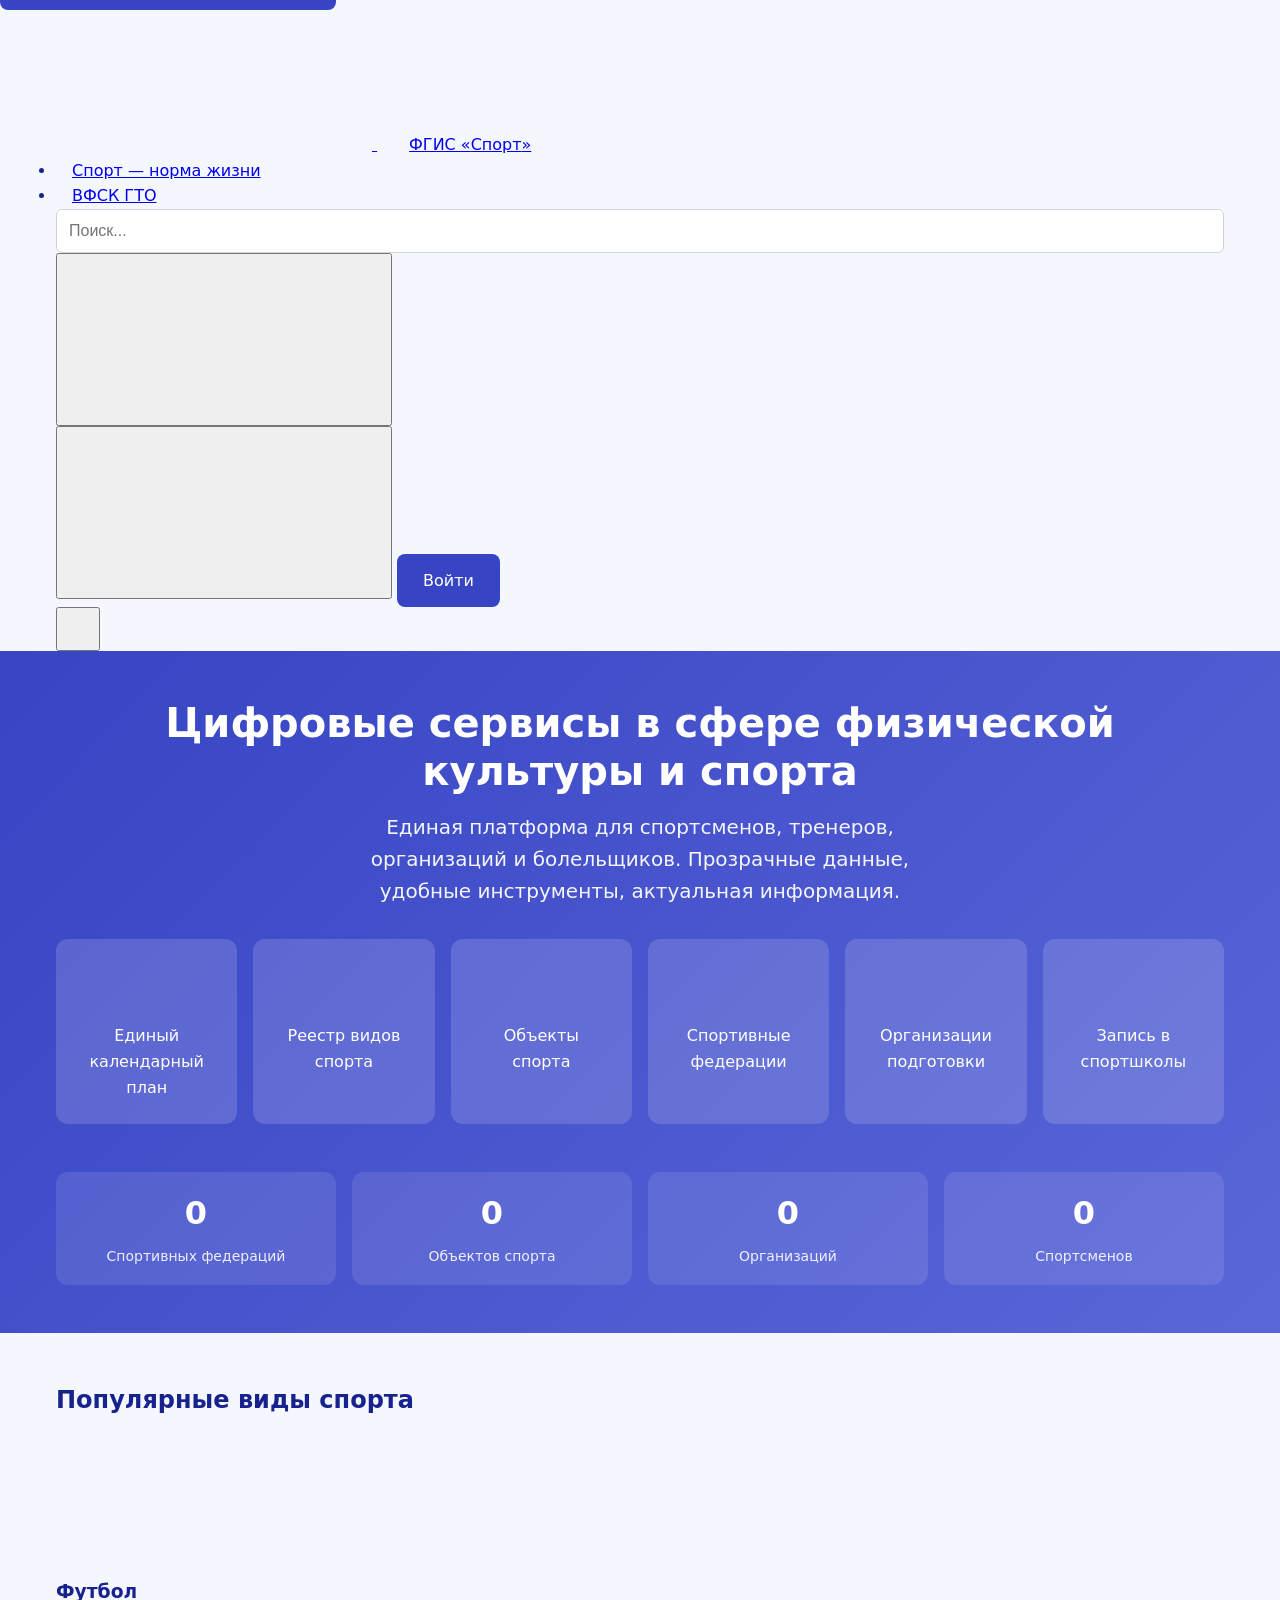
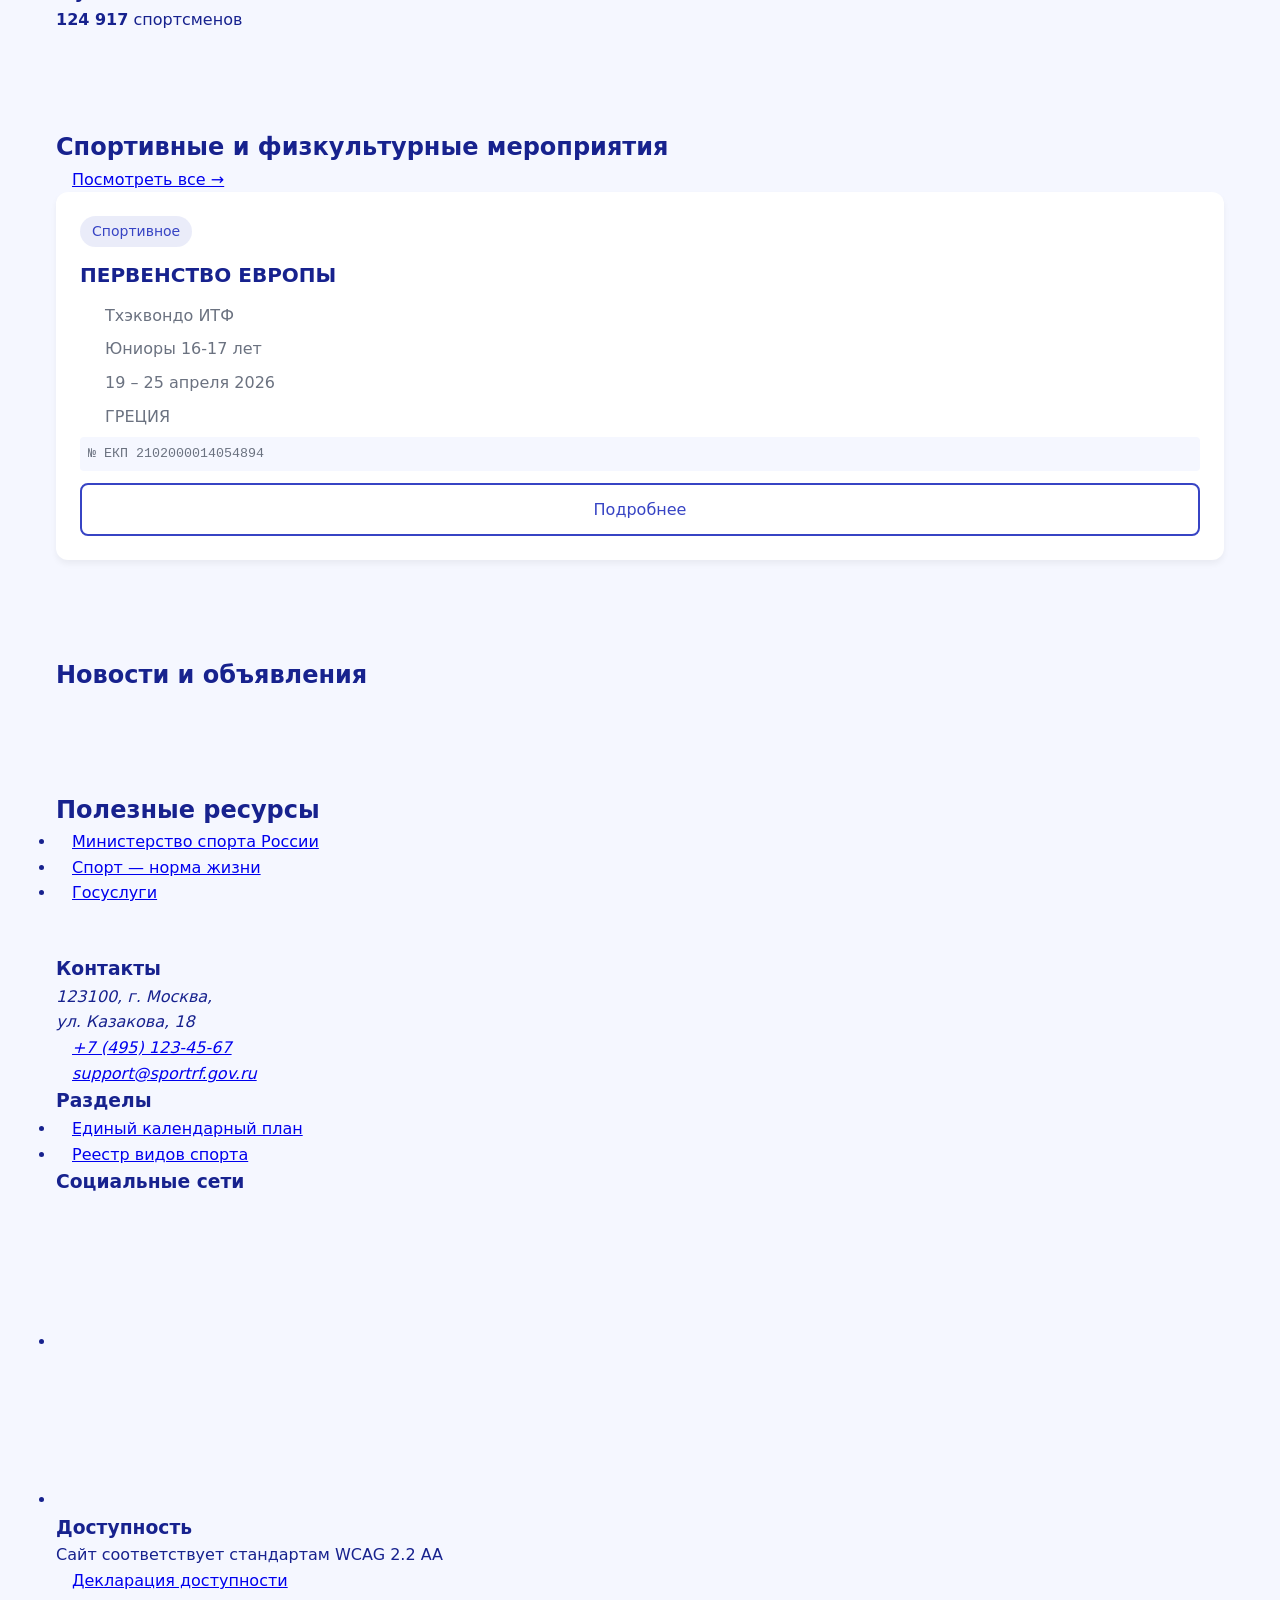
==== commit 5cd980b5: "312" ====
--- a/index.html
+++ b/index.html
@@ -106,7 +106,7 @@
 
       <!-- ⚡ Быстрые ссылки (карточки) -->
       <div class="quick-links" role="list">
-        <a href="/ekp" class="quick-link-card" role="listitem">
+        <a href="hahaton/ekp" class="quick-link-card" role="listitem">
           <svg class="quick-link-icon" aria-hidden="true"><use href="assets/img/sprites.svg#icon-calendar"></use></svg>
           <span class="quick-link-text">Единый календарный план</span>
         </a>
--- a/assets/css/main.css
+++ b/assets/css/main.css
@@ -0,0 +1,412 @@
+/* ===== CSS VARIABLES ===== */
+:root {
+  /* Colors */
+  --color-primary: #3744C4;
+  --color-primary-dark: #2a36a3;
+  --color-accent: #FF7614;
+  --color-accent-hover: #e66a12;
+  --color-bg: #F5F7FF;
+  --color-bg-card: #FFFFFF;
+  --color-text: #17228E;
+  --color-text-muted: #6B7280;
+  --color-success: #10B981;
+  --color-error: #EF4444;
+  --color-border: #D1D5DB;
+  
+  /* Typography */
+  --font-stack: Inter, system-ui, -apple-system, 'Segoe UI', Roboto, 'Helvetica Neue', Arial, sans-serif;
+  --text-xs: 0.875rem;    /* 14px */
+  --text-sm: 1rem;        /* 16px */
+  --text-base: 1rem;
+  --text-lg: 1.25rem;     /* 20px */
+  --text-xl: 1.5rem;      /* 24px */
+  --text-2xl: 2rem;       /* 32px */
+  --text-3xl: 2.5rem;     /* 40px */
+  --line-height: 1.6;
+  
+  /* Spacing */
+  --space-1: 0.25rem;
+  --space-2: 0.5rem;
+  --space-3: 0.75rem;
+  --space-4: 1rem;
+  --space-6: 1.5rem;
+  --space-8: 2rem;
+  --space-12: 3rem;
+  
+  /* Radius & Shadow */
+  --radius-input: 6px;
+  --radius-btn: 8px;
+  --radius-card: 12px;
+  --shadow-card: 0 4px 6px rgba(0, 0, 0, 0.05);
+  --shadow-focus: 0 0 0 3px rgba(55, 68, 196, 0.2);
+  
+  /* Focus */
+  --focus-outline: 2px solid var(--color-primary);
+  --focus-offset: 2px;
+  
+  /* Transitions */
+  --transition-fast: 150ms ease;
+  --transition-normal: 250ms ease;
+}
+
+/* ===== BASE STYLES ===== */
+*, *::before, *::after {
+  box-sizing: border-box;
+  margin: 0;
+  padding: 0;
+}
+
+html {
+  scroll-behavior: smooth;
+}
+
+@media (prefers-reduced-motion: reduce) {
+  *, *::before, *::after {
+    animation-duration: 0.01ms !important;
+    animation-iteration-count: 1 !important;
+    transition-duration: 0.01ms !important;
+    scroll-behavior: auto !important;
+  }
+}
+
+body {
+  font-family: var(--font-stack);
+  font-size: var(--text-sm);
+  line-height: var(--line-height);
+  color: var(--color-text);
+  background-color: var(--color-bg);
+  -webkit-font-smoothing: antialiased;
+  -moz-osx-font-smoothing: grayscale;
+}
+
+/* ===== ACCESSIBILITY UTILS ===== */
+.visually-hidden {
+  position: absolute !important;
+  width: 1px !important;
+  height: 1px !important;
+  padding: 0 !important;
+  margin: -1px !important;
+  overflow: hidden !important;
+  clip: rect(0, 0, 0, 0) !important;
+  white-space: nowrap !important;
+  border: 0 !important;
+}
+
+/* Focus styles - visible and high contrast */
+:focus-visible {
+  outline: var(--focus-outline);
+  outline-offset: var(--focus-offset);
+}
+
+/* Remove default focus for mouse users, keep for keyboard */
+:focus:not(:focus-visible) {
+  outline: none;
+}
+
+/* Skip link */
+.skip-link {
+  position: absolute;
+  top: -40px;
+  left: 0;
+  background: var(--color-primary);
+  color: #fff;
+  padding: var(--space-3) var(--space-6);
+  z-index: 1000;
+  text-decoration: none;
+  font-weight: 600;
+  border-radius: 0 0 var(--radius-btn) var(--radius-btn);
+  transition: top var(--transition-fast);
+}
+
+.skip-link:focus {
+  top: 0;
+}
+
+/* ===== COMPONENTS ===== */
+/* Buttons */
+.btn {
+  display: inline-flex;
+  align-items: center;
+  justify-content: center;
+  gap: var(--space-2);
+  padding: var(--space-3) var(--space-6);
+  font-size: var(--text-sm);
+  font-weight: 500;
+  text-decoration: none;
+  border: 2px solid transparent;
+  border-radius: var(--radius-btn);
+  cursor: pointer;
+  transition: all var(--transition-fast);
+  min-height: 44px; /* WCAG touch target */
+}
+
+.btn-primary {
+  background: var(--color-primary);
+  color: #fff;
+}
+
+.btn-primary:hover,
+.btn-primary:focus {
+  background: var(--color-primary-dark);
+}
+
+.btn-outline {
+  background: transparent;
+  border-color: var(--color-primary);
+  color: var(--color-primary);
+}
+
+.btn-outline:hover,
+.btn-outline:focus {
+  background: rgba(55, 68, 196, 0.1);
+}
+
+/* Cards */
+.card {
+  background: var(--color-bg-card);
+  border-radius: var(--radius-card);
+  box-shadow: var(--shadow-card);
+  padding: var(--space-6);
+  transition: box-shadow var(--transition-fast);
+}
+
+.card:hover,
+.card:focus-within {
+  box-shadow: 0 8px 12px rgba(0, 0, 0, 0.1);
+}
+
+/* Forms */
+.form-group {
+  margin-bottom: var(--space-4);
+}
+
+label {
+  display: block;
+  font-weight: 500;
+  margin-bottom: var(--space-2);
+  color: var(--color-text);
+}
+
+input[type="text"],
+input[type="search"],
+input[type="date"],
+select,
+textarea {
+  width: 100%;
+  padding: var(--space-3);
+  font-size: var(--text-sm);
+  border: 1px solid var(--color-border);
+  border-radius: var(--radius-input);
+  background: #fff;
+  transition: border-color var(--transition-fast), box-shadow var(--transition-fast);
+  min-height: 44px;
+}
+
+input:focus,
+select:focus,
+textarea:focus {
+  border-color: var(--color-primary);
+  box-shadow: var(--shadow-focus);
+  outline: none;
+}
+
+/* Error states */
+.input-error {
+  border-color: var(--color-error) !important;
+}
+
+.error-message {
+  color: var(--color-error);
+  font-size: var(--text-xs);
+  margin-top: var(--space-1);
+  display: none;
+}
+
+.input-error + .error-message {
+  display: block;
+}
+
+/* ===== LAYOUT ===== */
+.container {
+  width: 100%;
+  max-width: 1200px;
+  margin: 0 auto;
+  padding: 0 var(--space-4);
+}
+
+.section {
+  padding: var(--space-12) 0;
+}
+
+/* ===== HERO ===== */
+.hero {
+  background: linear-gradient(135deg, var(--color-primary) 0%, #5a67d8 100%);
+  color: #fff;
+  padding: var(--space-12) 0;
+  text-align: center;
+}
+
+.hero-title {
+  font-size: var(--text-3xl);
+  font-weight: 700;
+  margin-bottom: var(--space-4);
+  line-height: 1.2;
+}
+
+.hero-subtitle {
+  font-size: var(--text-lg);
+  max-width: 600px;
+  margin: 0 auto var(--space-8);
+  opacity: 0.95;
+}
+
+/* Quick links grid */
+.quick-links {
+  display: grid;
+  grid-template-columns: repeat(auto-fit, minmax(200px, 1fr));
+  gap: var(--space-4);
+  margin-bottom: var(--space-12);
+}
+
+.quick-link-card {
+  display: flex;
+  flex-direction: column;
+  align-items: center;
+  gap: var(--space-3);
+  padding: var(--space-6);
+  background: rgba(255, 255, 255, 0.15);
+  border-radius: var(--radius-card);
+  text-decoration: none;
+  color: #fff;
+  transition: background var(--transition-fast);
+}
+
+.quick-link-card:hover,
+.quick-link-card:focus {
+  background: rgba(255, 255, 255, 0.25);
+}
+
+.quick-link-icon {
+  width: 48px;
+  height: 48px;
+}
+
+/* Stats */
+.stats-grid {
+  display: grid;
+  grid-template-columns: repeat(auto-fit, minmax(140px, 1fr));
+  gap: var(--space-4);
+}
+
+.stat-card {
+  background: rgba(255, 255, 255, 0.1);
+  padding: var(--space-4);
+  border-radius: var(--radius-card);
+  text-align: center;
+}
+
+.stat-number {
+  display: block;
+  font-size: var(--text-2xl);
+  font-weight: 700;
+  margin-bottom: var(--space-1);
+}
+
+.stat-label {
+  font-size: var(--text-xs);
+  opacity: 0.9;
+}
+
+/* ===== EVENT CARD ===== */
+.event-card {
+  background: var(--color-bg-card);
+  border-radius: var(--radius-card);
+  padding: var(--space-6);
+  box-shadow: var(--shadow-card);
+  display: flex;
+  flex-direction: column;
+  gap: var(--space-3);
+}
+
+.event-badge {
+  display: inline-flex;
+  align-items: center;
+  padding: var(--space-1) var(--space-3);
+  border-radius: 20px;
+  font-size: var(--text-xs);
+  font-weight: 500;
+  width: fit-content;
+}
+
+.event-badge--sport {
+  background: rgba(55, 68, 196, 0.1);
+  color: var(--color-primary);
+}
+
+.event-badge--fizkultura {
+  background: rgba(255, 118, 20, 0.1);
+  color: var(--color-accent);
+}
+
+.event-title {
+  font-size: var(--text-lg);
+  font-weight: 600;
+  margin: 0;
+}
+
+.event-meta {
+  display: flex;
+  flex-direction: column;
+  gap: var(--space-2);
+  color: var(--color-text-muted);
+  font-size: var(--text-sm);
+}
+
+.event-meta svg {
+  width: 16px;
+  height: 16px;
+  vertical-align: -2px;
+  margin-right: var(--space-1);
+}
+
+.event-ekp {
+  font-family: monospace;
+  background: var(--color-bg);
+  padding: var(--space-1) var(--space-2);
+  border-radius: 4px;
+  display: inline-block;
+}
+
+/* ===== RESPONSIVE ===== */
+@media (min-width: 768px) {
+  .hero-title {
+    font-size: var(--text-3xl);
+  }
+  
+  .quick-links {
+    grid-template-columns: repeat(3, 1fr);
+  }
+}
+
+@media (min-width: 1200px) {
+  .quick-links {
+    grid-template-columns: repeat(6, 1fr);
+  }
+}
+
+/* ===== HIGH CONTRAST MODE ===== */
+@media (prefers-contrast: high) {
+  :root {
+    --color-border: #000;
+    --color-text-muted: #000;
+  }
+  
+  .card, .event-card {
+    border: 2px solid #000;
+    box-shadow: none;
+  }
+  
+  .btn-primary {
+    border: 2px solid #000;
+  }
+}
--- a/assets/css/main.css
+++ b/assets/css/main.css
@@ -0,0 +1,412 @@
+/* ===== CSS VARIABLES ===== */
+:root {
+  /* Colors */
+  --color-primary: #3744C4;
+  --color-primary-dark: #2a36a3;
+  --color-accent: #FF7614;
+  --color-accent-hover: #e66a12;
+  --color-bg: #F5F7FF;
+  --color-bg-card: #FFFFFF;
+  --color-text: #17228E;
+  --color-text-muted: #6B7280;
+  --color-success: #10B981;
+  --color-error: #EF4444;
+  --color-border: #D1D5DB;
+  
+  /* Typography */
+  --font-stack: Inter, system-ui, -apple-system, 'Segoe UI', Roboto, 'Helvetica Neue', Arial, sans-serif;
+  --text-xs: 0.875rem;    /* 14px */
+  --text-sm: 1rem;        /* 16px */
+  --text-base: 1rem;
+  --text-lg: 1.25rem;     /* 20px */
+  --text-xl: 1.5rem;      /* 24px */
+  --text-2xl: 2rem;       /* 32px */
+  --text-3xl: 2.5rem;     /* 40px */
+  --line-height: 1.6;
+  
+  /* Spacing */
+  --space-1: 0.25rem;
+  --space-2: 0.5rem;
+  --space-3: 0.75rem;
+  --space-4: 1rem;
+  --space-6: 1.5rem;
+  --space-8: 2rem;
+  --space-12: 3rem;
+  
+  /* Radius & Shadow */
+  --radius-input: 6px;
+  --radius-btn: 8px;
+  --radius-card: 12px;
+  --shadow-card: 0 4px 6px rgba(0, 0, 0, 0.05);
+  --shadow-focus: 0 0 0 3px rgba(55, 68, 196, 0.2);
+  
+  /* Focus */
+  --focus-outline: 2px solid var(--color-primary);
+  --focus-offset: 2px;
+  
+  /* Transitions */
+  --transition-fast: 150ms ease;
+  --transition-normal: 250ms ease;
+}
+
+/* ===== BASE STYLES ===== */
+*, *::before, *::after {
+  box-sizing: border-box;
+  margin: 0;
+  padding: 0;
+}
+
+html {
+  scroll-behavior: smooth;
+}
+
+@media (prefers-reduced-motion: reduce) {
+  *, *::before, *::after {
+    animation-duration: 0.01ms !important;
+    animation-iteration-count: 1 !important;
+    transition-duration: 0.01ms !important;
+    scroll-behavior: auto !important;
+  }
+}
+
+body {
+  font-family: var(--font-stack);
+  font-size: var(--text-sm);
+  line-height: var(--line-height);
+  color: var(--color-text);
+  background-color: var(--color-bg);
+  -webkit-font-smoothing: antialiased;
+  -moz-osx-font-smoothing: grayscale;
+}
+
+/* ===== ACCESSIBILITY UTILS ===== */
+.visually-hidden {
+  position: absolute !important;
+  width: 1px !important;
+  height: 1px !important;
+  padding: 0 !important;
+  margin: -1px !important;
+  overflow: hidden !important;
+  clip: rect(0, 0, 0, 0) !important;
+  white-space: nowrap !important;
+  border: 0 !important;
+}
+
+/* Focus styles - visible and high contrast */
+:focus-visible {
+  outline: var(--focus-outline);
+  outline-offset: var(--focus-offset);
+}
+
+/* Remove default focus for mouse users, keep for keyboard */
+:focus:not(:focus-visible) {
+  outline: none;
+}
+
+/* Skip link */
+.skip-link {
+  position: absolute;
+  top: -40px;
+  left: 0;
+  background: var(--color-primary);
+  color: #fff;
+  padding: var(--space-3) var(--space-6);
+  z-index: 1000;
+  text-decoration: none;
+  font-weight: 600;
+  border-radius: 0 0 var(--radius-btn) var(--radius-btn);
+  transition: top var(--transition-fast);
+}
+
+.skip-link:focus {
+  top: 0;
+}
+
+/* ===== COMPONENTS ===== */
+/* Buttons */
+.btn {
+  display: inline-flex;
+  align-items: center;
+  justify-content: center;
+  gap: var(--space-2);
+  padding: var(--space-3) var(--space-6);
+  font-size: var(--text-sm);
+  font-weight: 500;
+  text-decoration: none;
+  border: 2px solid transparent;
+  border-radius: var(--radius-btn);
+  cursor: pointer;
+  transition: all var(--transition-fast);
+  min-height: 44px; /* WCAG touch target */
+}
+
+.btn-primary {
+  background: var(--color-primary);
+  color: #fff;
+}
+
+.btn-primary:hover,
+.btn-primary:focus {
+  background: var(--color-primary-dark);
+}
+
+.btn-outline {
+  background: transparent;
+  border-color: var(--color-primary);
+  color: var(--color-primary);
+}
+
+.btn-outline:hover,
+.btn-outline:focus {
+  background: rgba(55, 68, 196, 0.1);
+}
+
+/* Cards */
+.card {
+  background: var(--color-bg-card);
+  border-radius: var(--radius-card);
+  box-shadow: var(--shadow-card);
+  padding: var(--space-6);
+  transition: box-shadow var(--transition-fast);
+}
+
+.card:hover,
+.card:focus-within {
+  box-shadow: 0 8px 12px rgba(0, 0, 0, 0.1);
+}
+
+/* Forms */
+.form-group {
+  margin-bottom: var(--space-4);
+}
+
+label {
+  display: block;
+  font-weight: 500;
+  margin-bottom: var(--space-2);
+  color: var(--color-text);
+}
+
+input[type="text"],
+input[type="search"],
+input[type="date"],
+select,
+textarea {
+  width: 100%;
+  padding: var(--space-3);
+  font-size: var(--text-sm);
+  border: 1px solid var(--color-border);
+  border-radius: var(--radius-input);
+  background: #fff;
+  transition: border-color var(--transition-fast), box-shadow var(--transition-fast);
+  min-height: 44px;
+}
+
+input:focus,
+select:focus,
+textarea:focus {
+  border-color: var(--color-primary);
+  box-shadow: var(--shadow-focus);
+  outline: none;
+}
+
+/* Error states */
+.input-error {
+  border-color: var(--color-error) !important;
+}
+
+.error-message {
+  color: var(--color-error);
+  font-size: var(--text-xs);
+  margin-top: var(--space-1);
+  display: none;
+}
+
+.input-error + .error-message {
+  display: block;
+}
+
+/* ===== LAYOUT ===== */
+.container {
+  width: 100%;
+  max-width: 1200px;
+  margin: 0 auto;
+  padding: 0 var(--space-4);
+}
+
+.section {
+  padding: var(--space-12) 0;
+}
+
+/* ===== HERO ===== */
+.hero {
+  background: linear-gradient(135deg, var(--color-primary) 0%, #5a67d8 100%);
+  color: #fff;
+  padding: var(--space-12) 0;
+  text-align: center;
+}
+
+.hero-title {
+  font-size: var(--text-3xl);
+  font-weight: 700;
+  margin-bottom: var(--space-4);
+  line-height: 1.2;
+}
+
+.hero-subtitle {
+  font-size: var(--text-lg);
+  max-width: 600px;
+  margin: 0 auto var(--space-8);
+  opacity: 0.95;
+}
+
+/* Quick links grid */
+.quick-links {
+  display: grid;
+  grid-template-columns: repeat(auto-fit, minmax(200px, 1fr));
+  gap: var(--space-4);
+  margin-bottom: var(--space-12);
+}
+
+.quick-link-card {
+  display: flex;
+  flex-direction: column;
+  align-items: center;
+  gap: var(--space-3);
+  padding: var(--space-6);
+  background: rgba(255, 255, 255, 0.15);
+  border-radius: var(--radius-card);
+  text-decoration: none;
+  color: #fff;
+  transition: background var(--transition-fast);
+}
+
+.quick-link-card:hover,
+.quick-link-card:focus {
+  background: rgba(255, 255, 255, 0.25);
+}
+
+.quick-link-icon {
+  width: 48px;
+  height: 48px;
+}
+
+/* Stats */
+.stats-grid {
+  display: grid;
+  grid-template-columns: repeat(auto-fit, minmax(140px, 1fr));
+  gap: var(--space-4);
+}
+
+.stat-card {
+  background: rgba(255, 255, 255, 0.1);
+  padding: var(--space-4);
+  border-radius: var(--radius-card);
+  text-align: center;
+}
+
+.stat-number {
+  display: block;
+  font-size: var(--text-2xl);
+  font-weight: 700;
+  margin-bottom: var(--space-1);
+}
+
+.stat-label {
+  font-size: var(--text-xs);
+  opacity: 0.9;
+}
+
+/* ===== EVENT CARD ===== */
+.event-card {
+  background: var(--color-bg-card);
+  border-radius: var(--radius-card);
+  padding: var(--space-6);
+  box-shadow: var(--shadow-card);
+  display: flex;
+  flex-direction: column;
+  gap: var(--space-3);
+}
+
+.event-badge {
+  display: inline-flex;
+  align-items: center;
+  padding: var(--space-1) var(--space-3);
+  border-radius: 20px;
+  font-size: var(--text-xs);
+  font-weight: 500;
+  width: fit-content;
+}
+
+.event-badge--sport {
+  background: rgba(55, 68, 196, 0.1);
+  color: var(--color-primary);
+}
+
+.event-badge--fizkultura {
+  background: rgba(255, 118, 20, 0.1);
+  color: var(--color-accent);
+}
+
+.event-title {
+  font-size: var(--text-lg);
+  font-weight: 600;
+  margin: 0;
+}
+
+.event-meta {
+  display: flex;
+  flex-direction: column;
+  gap: var(--space-2);
+  color: var(--color-text-muted);
+  font-size: var(--text-sm);
+}
+
+.event-meta svg {
+  width: 16px;
+  height: 16px;
+  vertical-align: -2px;
+  margin-right: var(--space-1);
+}
+
+.event-ekp {
+  font-family: monospace;
+  background: var(--color-bg);
+  padding: var(--space-1) var(--space-2);
+  border-radius: 4px;
+  display: inline-block;
+}
+
+/* ===== RESPONSIVE ===== */
+@media (min-width: 768px) {
+  .hero-title {
+    font-size: var(--text-3xl);
+  }
+  
+  .quick-links {
+    grid-template-columns: repeat(3, 1fr);
+  }
+}
+
+@media (min-width: 1200px) {
+  .quick-links {
+    grid-template-columns: repeat(6, 1fr);
+  }
+}
+
+/* ===== HIGH CONTRAST MODE ===== */
+@media (prefers-contrast: high) {
+  :root {
+    --color-border: #000;
+    --color-text-muted: #000;
+  }
+  
+  .card, .event-card {
+    border: 2px solid #000;
+    box-shadow: none;
+  }
+  
+  .btn-primary {
+    border: 2px solid #000;
+  }
+}
--- a/assets/css/a11y.css
+++ b/assets/css/a11y.css
@@ -0,0 +1,167 @@
+/* ===== A11Y SPECIFIC STYLES ===== */
+
+/* Ensure focus is always visible */
+a:focus,
+button:focus,
+input:focus,
+select:focus,
+textarea:focus,
+[tabindex]:focus {
+  outline: var(--focus-outline) !important;
+  outline-offset: var(--focus-offset) !important;
+}
+
+/* Remove outline only when focus is from mouse (handled by JS) */
+body.mouse-focus a:focus,
+body.mouse-focus button:focus,
+body.mouse-focus input:focus,
+body.mouse-focus select:focus,
+body.mouse-focus textarea:focus,
+body.mouse-focus [tabindex]:focus {
+  outline: none !important;
+}
+
+/* Screen reader only content */
+.sr-only {
+  position: absolute;
+  width: 1px;
+  height: 1px;
+  padding: 0;
+  margin: -1px;
+  overflow: hidden;
+  clip: rect(0, 0, 0, 0);
+  white-space: nowrap;
+  border-width: 0;
+}
+
+/* Ensure interactive elements have sufficient size */
+a,
+button,
+input,
+select,
+textarea,
+[role="button"],
+[role="link"] {
+  min-height: 44px;
+  min-width: 44px;
+  padding: var(--space-2) var(--space-4);
+}
+
+/* Ensure color contrast meets WCAG AA */
+.text-primary { color: var(--color-primary); }
+.text-accent { color: var(--color-accent); }
+.text-muted { color: var(--color-text-muted); }
+
+/* Verify contrast ratios: 
+   - Normal text: 4.5:1 ✓
+   - Large text (18pt+): 3:1 ✓
+*/
+
+/* Focus indicators for custom components */
+[role="tab"][aria-selected="true"] {
+  border-bottom: 3px solid var(--color-primary);
+}
+
+[role="tab"]:focus {
+  box-shadow: inset 0 0 0 2px var(--color-primary);
+}
+
+/* Modal focus trap styles */
+.modal[aria-hidden="true"] {
+  display: none;
+}
+
+.modal[aria-hidden="false"] {
+  display: flex;
+  position: fixed;
+  inset: 0;
+  background: rgba(0, 0, 0, 0.5);
+  align-items: center;
+  justify-content: center;
+  z-index: 1000;
+}
+
+.modal-content {
+  background: #fff;
+  border-radius: var(--radius-card);
+  padding: var(--space-6);
+  max-width: 600px;
+  width: 90%;
+  max-height: 90vh;
+  overflow-y: auto;
+}
+
+/* Skip navigation links for complex pages */
+.skip-nav {
+  position: absolute;
+  top: 0;
+  left: 0;
+  z-index: 1001;
+}
+
+.skip-nav a {
+  display: block;
+  padding: var(--space-3) var(--space-6);
+  background: var(--color-primary);
+  color: #fff;
+  text-decoration: none;
+  transform: translateY(-100%);
+  transition: transform var(--transition-fast);
+}
+
+.skip-nav a:focus {
+  transform: translateY(0);
+}
+
+/* Live regions for dynamic content */
+[aria-live="polite"],
+[aria-live="assertive"] {
+  min-height: 1em;
+}
+
+/* Reduce motion preferences */
+@media (prefers-reduced-motion: reduce) {
+  *,
+  *::before,
+  *::after {
+    animation-duration: 0.01ms !important;
+    animation-iteration-count: 1 !important;
+    transition-duration: 0.01ms !important;
+    scroll-behavior: auto !important;
+  }
+}
+
+/* High contrast mode support */
+@media (prefers-contrast: high) {
+  :root {
+    --color-border: #000;
+    --color-text-muted: #000;
+  }
+  
+  .card,
+  .event-card,
+  .stat-card {
+    border: 2px solid #000;
+    box-shadow: none;
+  }
+  
+  .btn-primary {
+    border: 2px solid #000;
+  }
+}
+
+/* Dark mode (optional enhancement) */
+@media (prefers-color-scheme: dark) {
+  :root {
+    --color-bg: #0f172a;
+    --color-bg-card: #1e293b;
+    --color-text: #f1f5f9;
+    --color-text-muted: #94a3b8;
+    --color-border: #334155;
+  }
+  
+  .event-card,
+  .card {
+    box-shadow: 0 4px 6px rgba(0, 0, 0, 0.3);
+  }
+}
